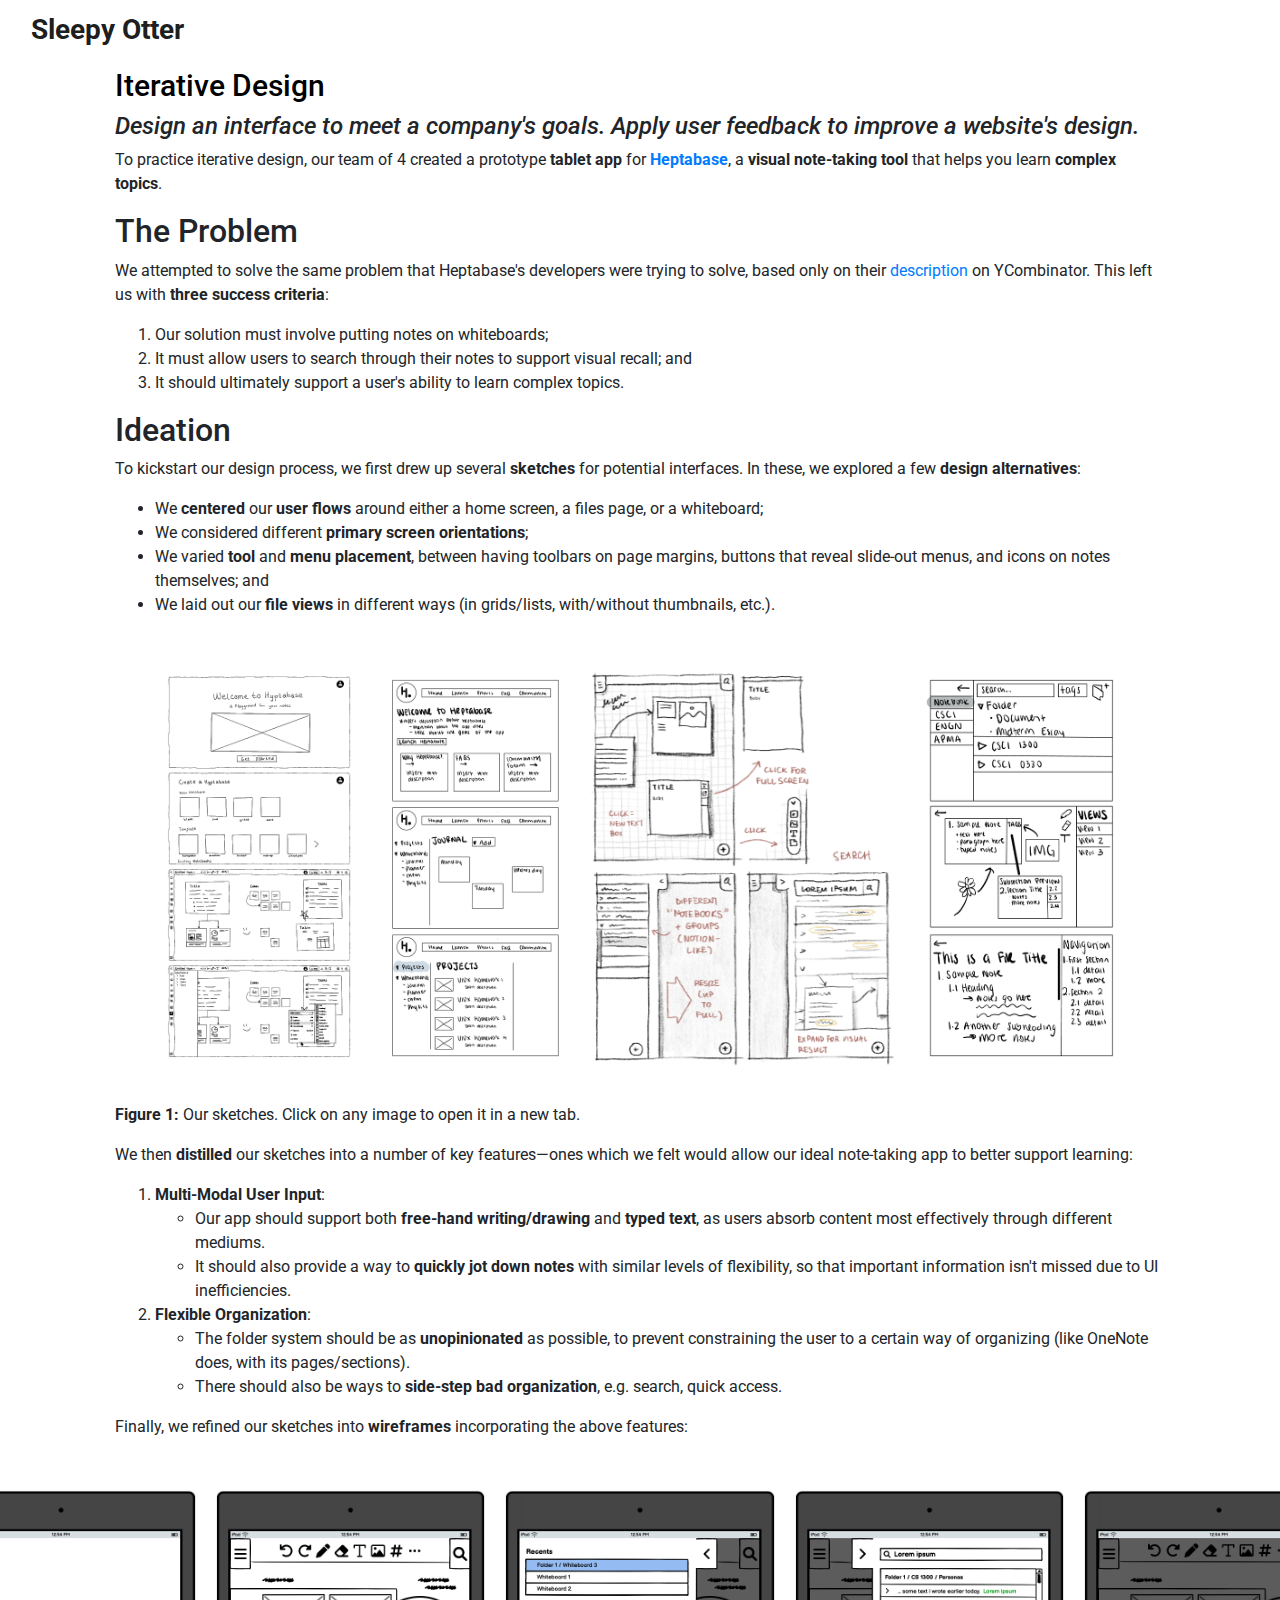
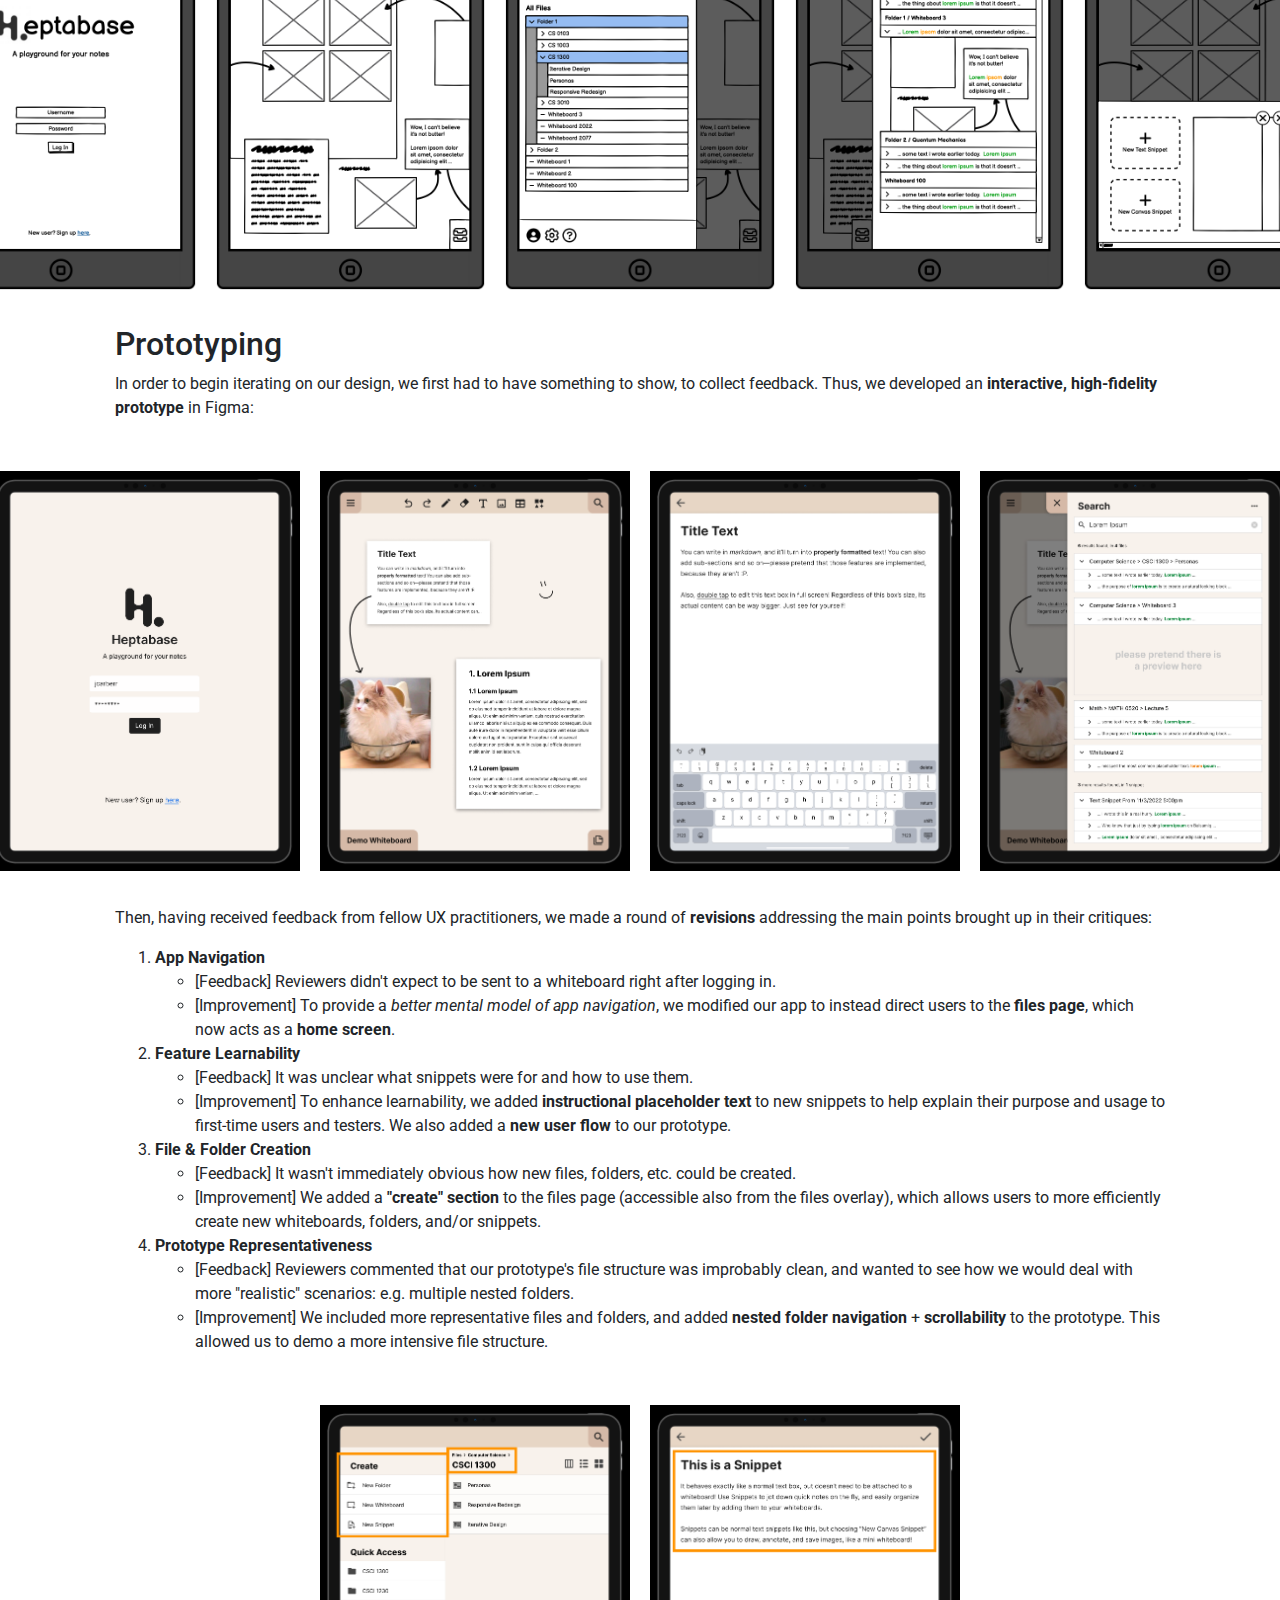
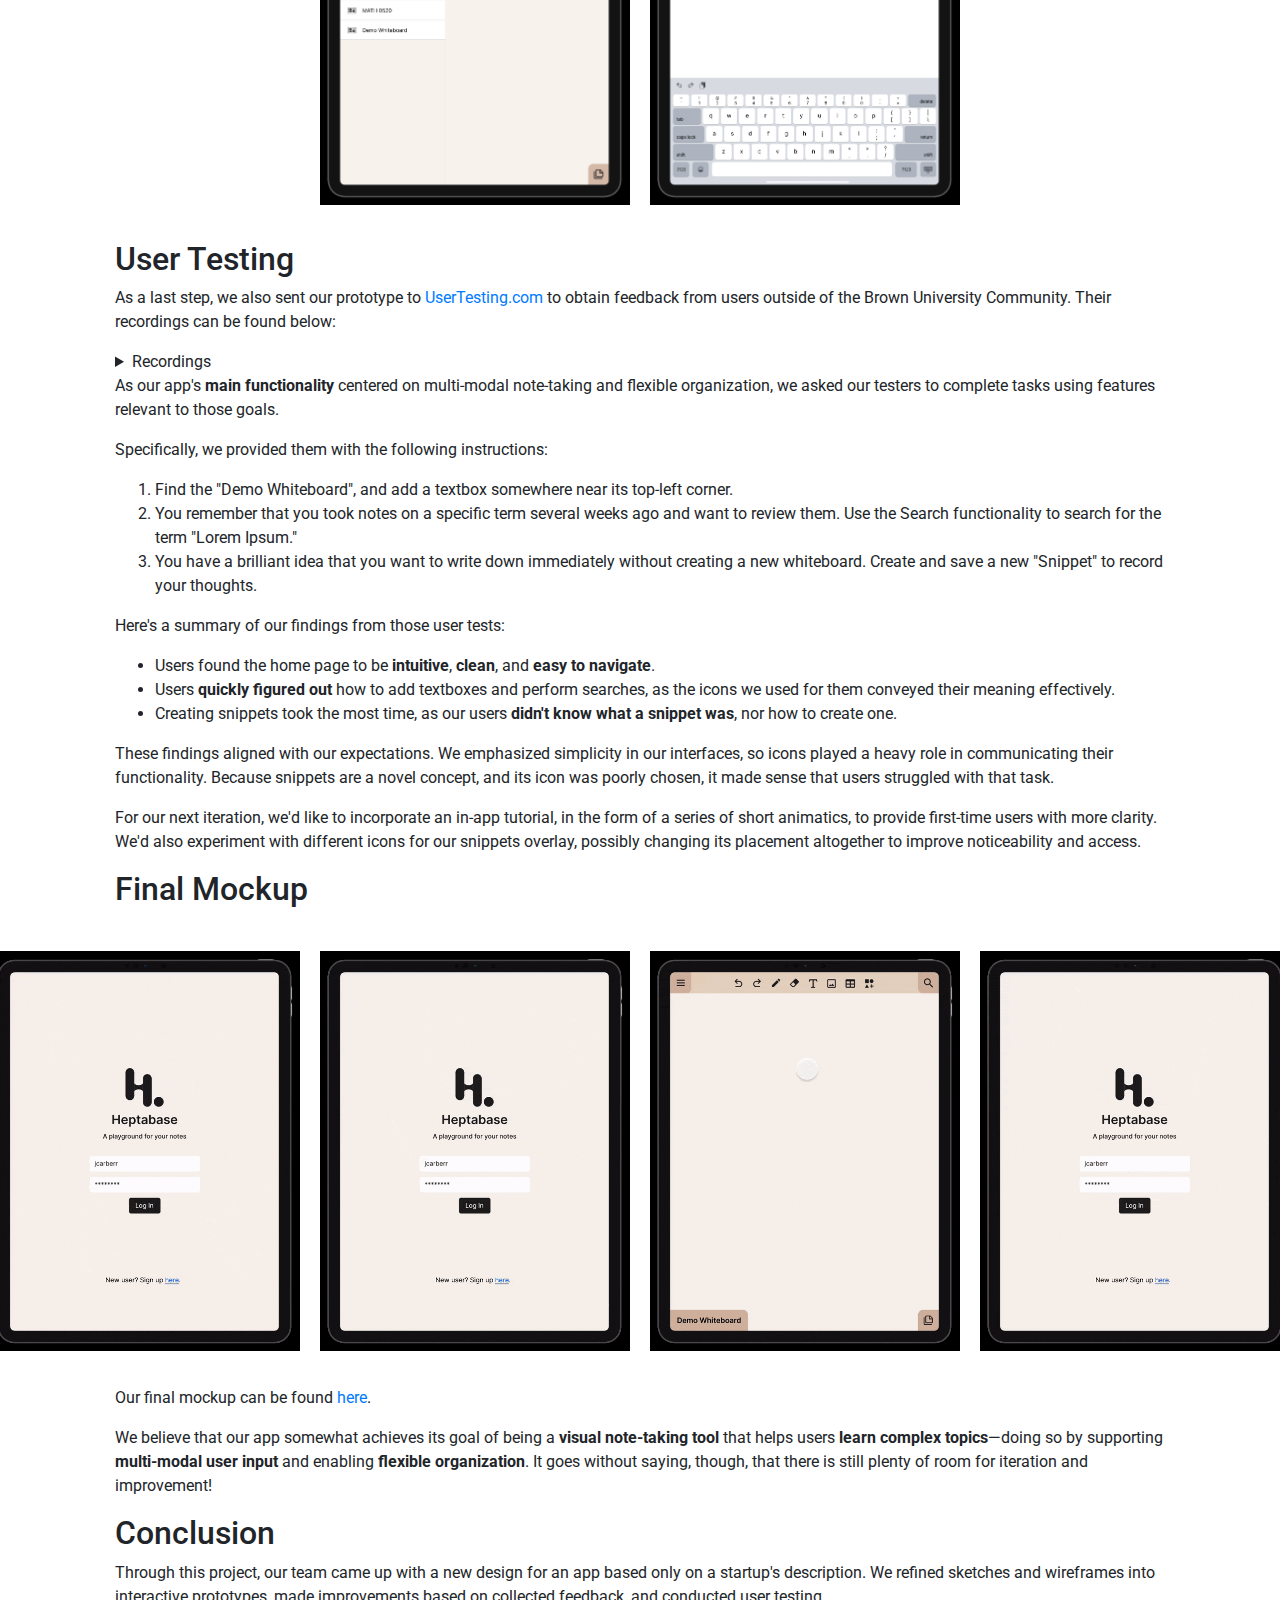
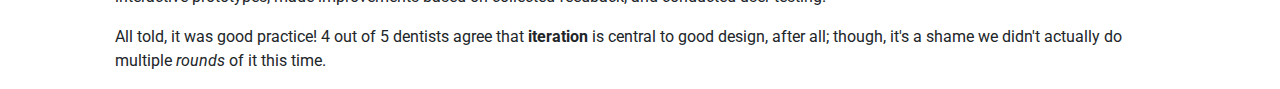
==== index.html @ d7cdc6e4 "Add files via upload" ====
<!DOCTYPE html>
<html lang="en">
<head>
 
    <link rel="stylesheet" href="https://cdn.jsdelivr.net/npm/bootstrap@4.0.0/dist/css/bootstrap.min.css" integrity="sha384-Gn5384xqQ1aoWXA+058RXPxPg6fy4IWvTNh0E263XmFcJlSAwiGgFAW/dAiS6JXm" crossorigin="anonymous">

    <link rel="preconnect" href="https://fonts.googleapis.com">
<link rel="preconnect" href="https://fonts.gstatic.com" crossorigin>
<link href="https://fonts.googleapis.com/css2?family=Roboto:ital,wght@0,400;1,100&display=swap" rel="stylesheet">

    <title>Iterative Design</title>
    
    <!-- import javascript variables and functions -->
    <script src="app.js" defer></script>
    <!-- import CSS styles -->
    <link rel="stylesheet" href="index.css" /> 

</head>

  <body>
    <div id="navigation-bar" class="container-fluid navbar-light">
      <nav class="navbar navbar-expand-md justify-content-between" >
        <a class="navbar-brand" href="https://jennachu.github.io/final-portfolio/"><h3><b>Sleepy Otter</b></h3></a>
          <!-- <button
            class="navbar-toggler"
            type="button"
            data-toggle="collapse"
            data-target="#section-options"
          >
            <span class="navbar-toggler-icon justify-content-between"></span>
          </button>
          <div class="collapse navbar-collapse justify-content-between" id="section-options" float="right">
            <ul class="navbar-nav ml-auto">
              <li class="nav-item">
                <a class="nav-link" href="projects.html">Projects</a>
              </li>
              <li class="nav-item">
                <a class="nav-link" href="projects.html">About</a>
              </li>
            </ul>
          </div> -->
      </nav>
    </div>

    <div class="container-fluid">
      <div id="project-descrip" class="body-text">

        <h1 class="heading">Iterative Design</h1>
        <h4> <em>
          Design an interface to meet a company's goals. Apply user feedback to improve a website's design.
        </em> </h4>
        <p>
            To practice iterative design, our team of 4 created a prototype <strong>tablet app</strong> for <a href="https://heptabase.com/" target="_blank" rel="noopener noreferrer"><strong>Heptabase</strong></a>, a <strong>visual note-taking tool</strong> that helps you learn <strong>complex topics</strong>.
        </p>


        <h2>The Problem</h2>
        <p>
            We attempted to solve the same problem that Heptabase&#x27;s developers were trying to solve, based only on their <a href="https://www.ycombinator.com/companies/heptabase" target="_blank" rel="noopener noreferrer">description</a> on YCombinator. This left us with <strong>three success criteria</strong>:
        </p>
        <ol>
            <li>Our solution must involve putting notes on whiteboards;</li>
            <li>It must allow users to search through their notes to support visual recall; and</li>
            <li>It should ultimately support a user&#x27;s ability to learn complex topics.</li>
        </ol>

        <h2>Ideation</h2>
        <p>To kickstart our design process, we first drew up several <strong>sketches</strong> for potential interfaces. In these, we explored a few <strong>design alternatives</strong>:</p>
        <ul>
        <li>We <strong>centered</strong> our <strong>user flows</strong> around either a home screen, a files page, or a whiteboard;</li>
        <li>We considered different <strong>primary screen orientations</strong>;</li>
        <li>We varied <strong>tool</strong> and <strong>menu placement</strong>, between having toolbars on page margins, buttons that reveal slide-out menus, and icons on notes themselves; and</li>
        <li>We laid out our <strong>file views</strong> in different ways (in grids/lists, with/without thumbnails, etc.).</li>
        </ul>

        <!-- <div class="interface">
            <img class="gallery-item" src="./assets/interface.png" alt="Interface for using the printer. Most frequently used buttons are the card swipe, the mouse, and the print button on the monitor." width="800">
        </div> -->

        <div class="image-wrapper">
            <div class="image-pad"><img src="sketch-1.png" alt="TODO" height="400px"></div>
            <div class="image-pad"> <img src="sketch-2.png" alt="TODO" height="400px"></div>
            <div class="image-pad"><img src="sketch-3.png" alt="TODO" height="400px"></div>
            <div class="image-pad"><img src="sketch-4.png" alt="TODO" height="400px"></div>
        </div>

<p><strong>Figure 1:</strong> Our sketches. Click on any image to open it in a new tab.</p></figcaption></figure>

<p>We then <strong>distilled</strong> our sketches into a number of key features—ones which we felt would allow our ideal note-taking app to better support learning:</p>
<ol>
<li><strong>Multi-Modal User Input</strong>:<!-- -->
<ul>
<li>Our app should support both <strong>free-hand writing/drawing</strong> and <strong>typed text</strong>, as users absorb content most effectively through different mediums.</li>
<li>It should also provide a way to <strong>quickly jot down notes</strong> with similar levels of flexibility, so that important information isn&#x27;t missed due to UI inefficiencies.</li>
</ul>
</li>
<li><strong>Flexible Organization</strong>:<!-- -->
<ul>
<li>The folder system should be as <strong>unopinionated</strong> as possible, to prevent constraining the user to a certain way of organizing (like OneNote does, with its pages/sections).</li>
<li>There should also be ways to <strong>side-step bad organization</strong>, e.g. search, quick access.</li>
</ul>
</li>
</ol>
<p>Finally, we refined our sketches into <strong>wireframes</strong> incorporating the above features:</p>

<div class="image-wrapper">
    <div class="image-pad"><img src="wireframe-login.png" alt="TODO" height="400px"></div>
    <div class="image-pad"><img src="wireframe-main.png" alt="TODO" height="400px"></div>
    <div class="image-pad"><img src="wireframe-files.png" alt="TODO" height="400px"></div>
    <div class="image-pad"><img src="wireframe-search.png" alt="TODO" height="400px"></div>
    <div class="image-pad"><img src="wireframe-napkin.png" alt="TODO" height="400px"></div>
</div>

<h2>Prototyping</h2>
<p>In order to begin iterating on our design, we first had to have something to show, to collect feedback. Thus, we developed an <strong>interactive, high-fidelity prototype</strong> in Figma:</p>
<div class="image-wrapper">
    <div class="image-pad"> <img src="prototype-initial-login.png" alt="TODO" height="400px"></div>
    <div class="image-pad"><img src="prototype-initial-whiteboard.png" alt="TODO" height="400px"></div>
    <div class="image-pad"><img src="prototype-initial-textedit.png" alt="TODO" height="400px"></div>
    <div class="image-pad"><img src="prototype-initial-search.png" alt="TODO" height="400px"></div>
</div>

<p>Then, having received feedback from fellow UX practitioners, we made a round of <strong>revisions</strong> addressing the main points brought up in their critiques:</p>
<ol>
<li><strong>App Navigation</strong>
<ul>
<li>[Feedback] Reviewers didn&#x27;t expect to be sent to a whiteboard right after logging in.</li>
<li>[Improvement] To provide a <em>better mental model of app navigation</em>, we modified our app to instead direct users to the <strong>files page</strong>, which now acts as a <strong>home screen</strong>.</li>
</ul>
</li>
<li><strong>Feature Learnability</strong>
<ul>
<li>[Feedback] It was unclear what snippets were for and how to use them.</li>
<li>[Improvement] To enhance learnability, we added <strong>instructional placeholder text</strong> to new snippets to help explain their purpose and usage to first-time users and testers. We also added a <strong>new user flow</strong> to our prototype.</li>
</ul>
</li>
<li><strong>File &amp; Folder Creation</strong>
<ul>
<li>[Feedback] It wasn&#x27;t immediately obvious how new files, folders, etc. could be created.</li>
<li>[Improvement] We added a <strong>&quot;create&quot; section</strong> to the files page (accessible also from the files overlay), which allows users to more efficiently create new whiteboards, folders, and/or snippets.</li>
</ul>
</li>
<li><strong>Prototype Representativeness</strong>
<ul>
<li>[Feedback] Reviewers commented that our prototype&#x27;s file structure was improbably clean, and wanted to see how we would deal with more &quot;realistic&quot; scenarios: e.g. multiple nested folders.</li>
<li>[Improvement] We included more representative files and folders, and added <strong>nested folder navigation</strong> + <strong>scrollability</strong> to the prototype. This allowed us to demo a more intensive file structure.</li>
</ul>
</li>
</ol>
<div class="image-wrapper">
    <div class="image-pad"><img src="prototype-improved-home.png" alt="TODO" height="400px"></div>
    <div class="image-pad"><img src="prototype-improved-snippet.png" alt="TODO" height="400px"></div>
</div>
<h2>User Testing</h2>
<p>As a last step, we also sent our prototype to <a href="https://usertesting.com" target="_blank" rel="noopener noreferrer">UserTesting.com</a> to obtain feedback from users outside of the Brown University Community. Their recordings can be found below:</p>
<details><summary>Recordings</summary><ul>
<li><a href="https://app.usertesting.com/v/8ac2d78a-ccea-4c51-8e0a-7e9f0b905422?encrypted_video_handle=baba58db-d6d1-4d21-af1c-b63fddc98d6c#!/tasks&amp;shared_via=link" target="_blank" rel="noopener noreferrer">User 1</a></li>
<li><a href="https://app.usertesting.com/v/77bae5ed-7738-459c-89b6-30a0947603ae?encrypted_video_handle=5203ce27-3ffc-4f36-9898-cab8daffb2f5#!/tasks&amp;shared_via=link" target="_blank" rel="noopener noreferrer">User 2</a></li>
<li><a href="https://app.usertesting.com/v/4147a9b7-c316-4055-ae8f-eac2792a7a10?encrypted_video_handle=e1e142ce-0e0a-420c-827c-063238b1c26d#!/tasks&amp;shared_via=link" target="_blank" rel="noopener noreferrer">User 3</a></li>
</ul></details>
<p>As our app&#x27;s <strong>main functionality</strong> centered on multi-modal note-taking and flexible organization, we asked our testers to complete tasks using features relevant to those goals.</p>
<p>Specifically, we provided them with the following instructions:</p>
<blockquote>
<ol>
<li>Find the &quot;Demo Whiteboard&quot;, and add a textbox somewhere near its top-left corner.</li>
<li>You remember that you took notes on a specific term several weeks ago and want to review them. Use the Search functionality to search for the term &quot;Lorem Ipsum.&quot;</li>
<li>You have a brilliant idea that you want to write down immediately without creating a new whiteboard. Create and save a new &quot;Snippet&quot; to record your thoughts.</li>
</ol>
</blockquote>
<p>Here&#x27;s a summary of our findings from those user tests:</p>
<ul>
<li>Users found the home page to be <strong>intuitive</strong>, <strong>clean</strong>, and <strong>easy to navigate</strong>.</li>
<li>Users <strong>quickly figured out</strong> how to add textboxes and perform searches, as the icons we used for them conveyed their meaning effectively.</li>
<li>Creating snippets took the most time, as our users <strong>didn&#x27;t know what a snippet was</strong>, nor how to create one.</li>
</ul>
<p>These findings aligned with our expectations. We emphasized simplicity in our interfaces, so icons played a heavy role in communicating their functionality. Because snippets are a novel concept, and its icon was poorly chosen, it made sense that users struggled with that task.</p>
<p>For our next iteration, we&#x27;d like to incorporate an in-app tutorial, in the form of a series of short animatics, to provide first-time users with more clarity. We&#x27;d also experiment with different icons for our snippets overlay, possibly changing its placement altogether to improve noticeability and access.</p>
<h2>Final Mockup</h2>
<div class="image-wrapper">
    <div class="image-pad"><img src="flow-navigate.gif" alt="TODO" height="400px"></div>
    <div class="image-pad"><img src="flow-search.gif" alt="TODO" height="400px"></div>
    <div class="image-pad"><img src="flow-whiteboard.gif" alt="TODO" height="400px"></div>
    <div class="image-pad"><img src="flow-snippet.gif" alt="TODO" height="400px"></div>
</div>
<p>Our final mockup can be found <a href="https://www.figma.com/proto/8aMkwjf3cH4HnFvhJfVHml/Iterative-Design?scaling=scale-down&amp;page-id=0%3A1&amp;node-id=115%3A2&amp;starting-point-node-id=115%3A2" target="_blank" rel="noopener noreferrer">here</a>.</p>
<p>We believe that our app somewhat achieves its goal of being a <strong>visual note-taking tool</strong> that helps users <strong>learn complex topics</strong>—doing so by supporting <strong>multi-modal user input</strong> and enabling <strong>flexible organization</strong>. It goes without saying, though, that there is still plenty of room for iteration and improvement!</p>
<h2>Conclusion</h2>
<p>Through this project, our team came up with a new design for an app based only on a startup&#x27;s description. We refined sketches and wireframes into interactive prototypes, made improvements based on collected feedback, and conducted user testing.</p>
<p>All told, it was good practice! 4 out of 5 dentists agree that <strong>iteration</strong> is central to good design, after all; though, it&#x27;s a shame we didn&#x27;t actually do multiple <em>rounds</em> of it this time.</p>

      </div>
    </div>
  </body>
</html>
---- index.css ----
/* p {font-family: 'Roboto', sans-serif; }
li {font-family: 'Roboto', sans-serif; }
ol {font-family: 'Roboto', sans-serif; }
h2 {font-family: 'Roboto', sans-serif;}
h1 {font-family: Roboto; }
h4 {font-family: 'Roboto', sans-serif;} */

.image-wrapper{
    display: flex;
    flex-direction: row;
    padding: 25px 0px 25px 0px;
    align-items: center;
    justify-content: center;
}

.image-pad{
    padding: 10px;
}

.container{
    /* display: flex;
    flex: 1;
    overflow: auto;
    flex-direction: row; */
    position: relative;
    padding: 0px;
    width: 100%;
  }

.project-descrip {
    display: flex;
    justify-content: center;
  }

.heading{
  color:black;
  font-size:30px;
}

.container{
  display: flex;
  flex: 1;
  overflow: auto;
  flex-direction: row;
  position: relative;
  padding: 15px;

}

.body-text{
  padding-right: 100px;
  padding-left: 100px;
}

.heading-text{
  display: flex;
  flex: 1;
  overflow: auto;
  flex-direction: row;
  position: relative;
  padding: 15px;
}
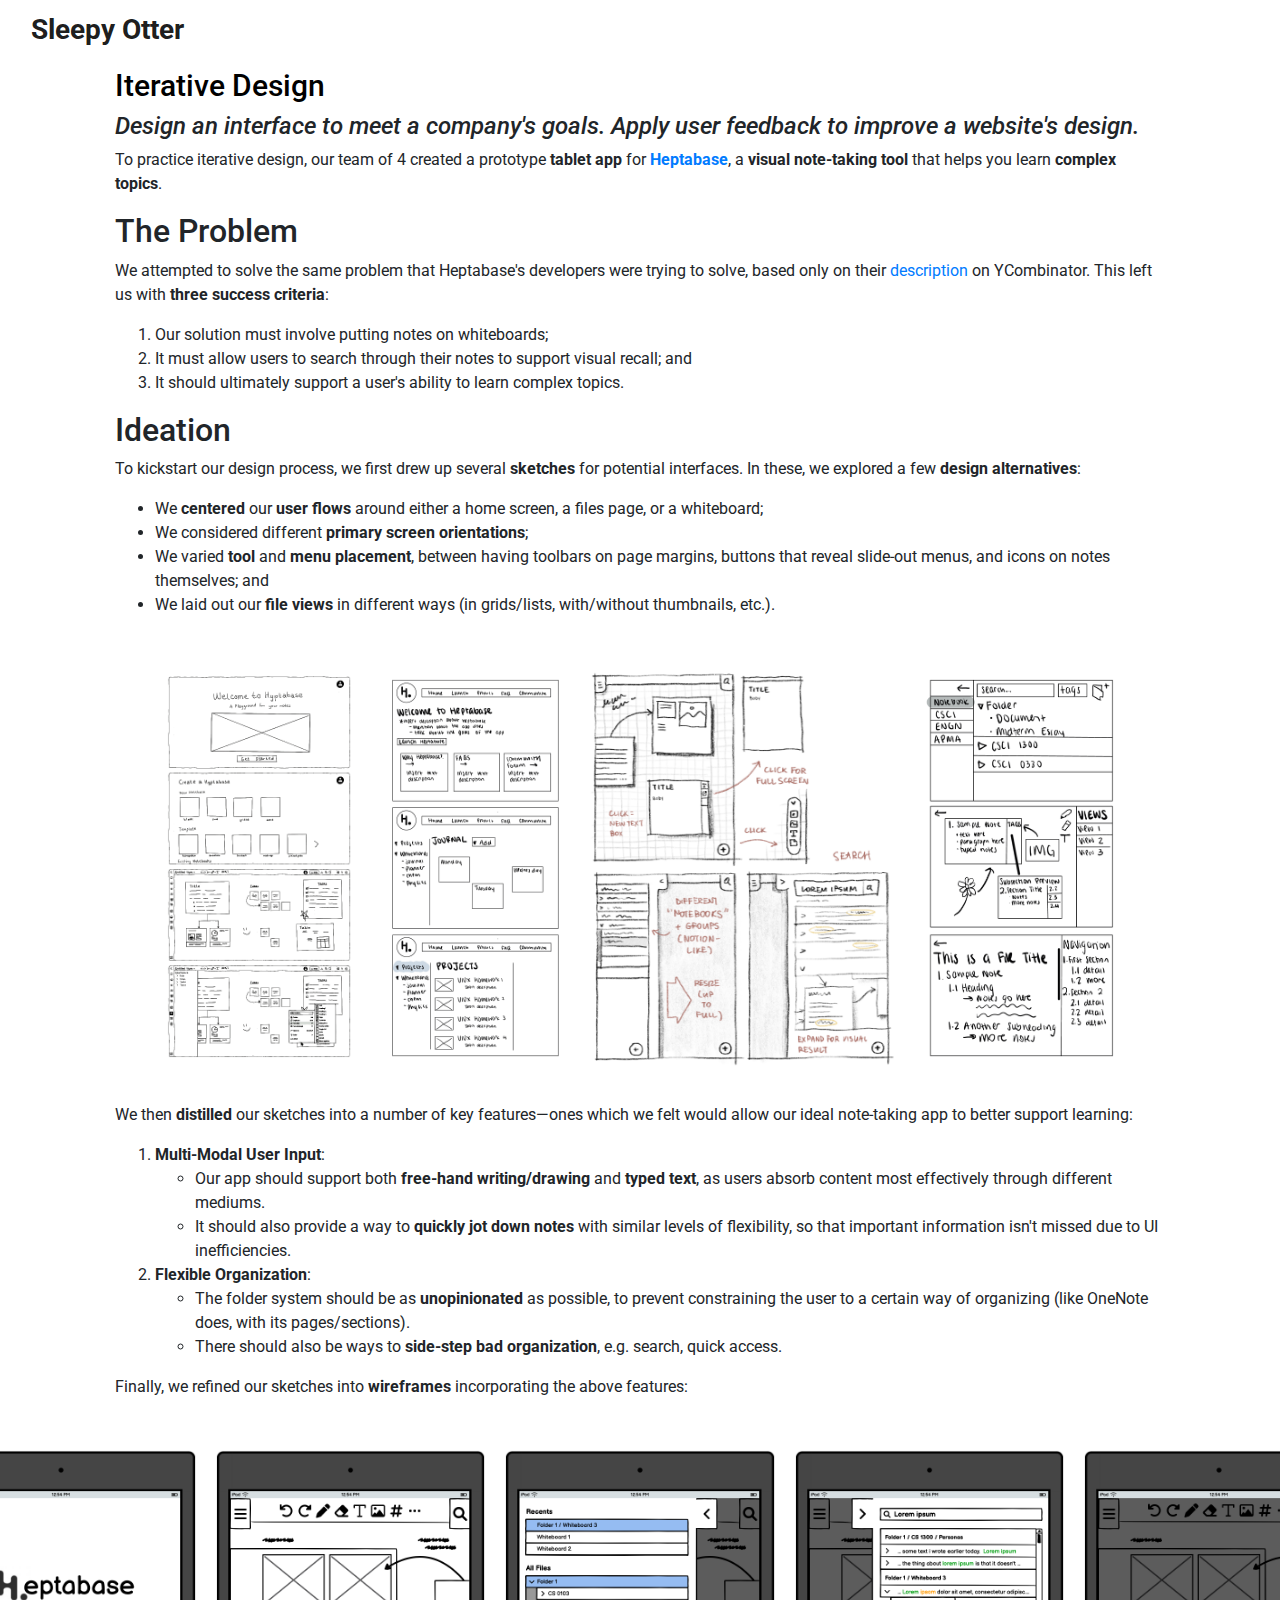
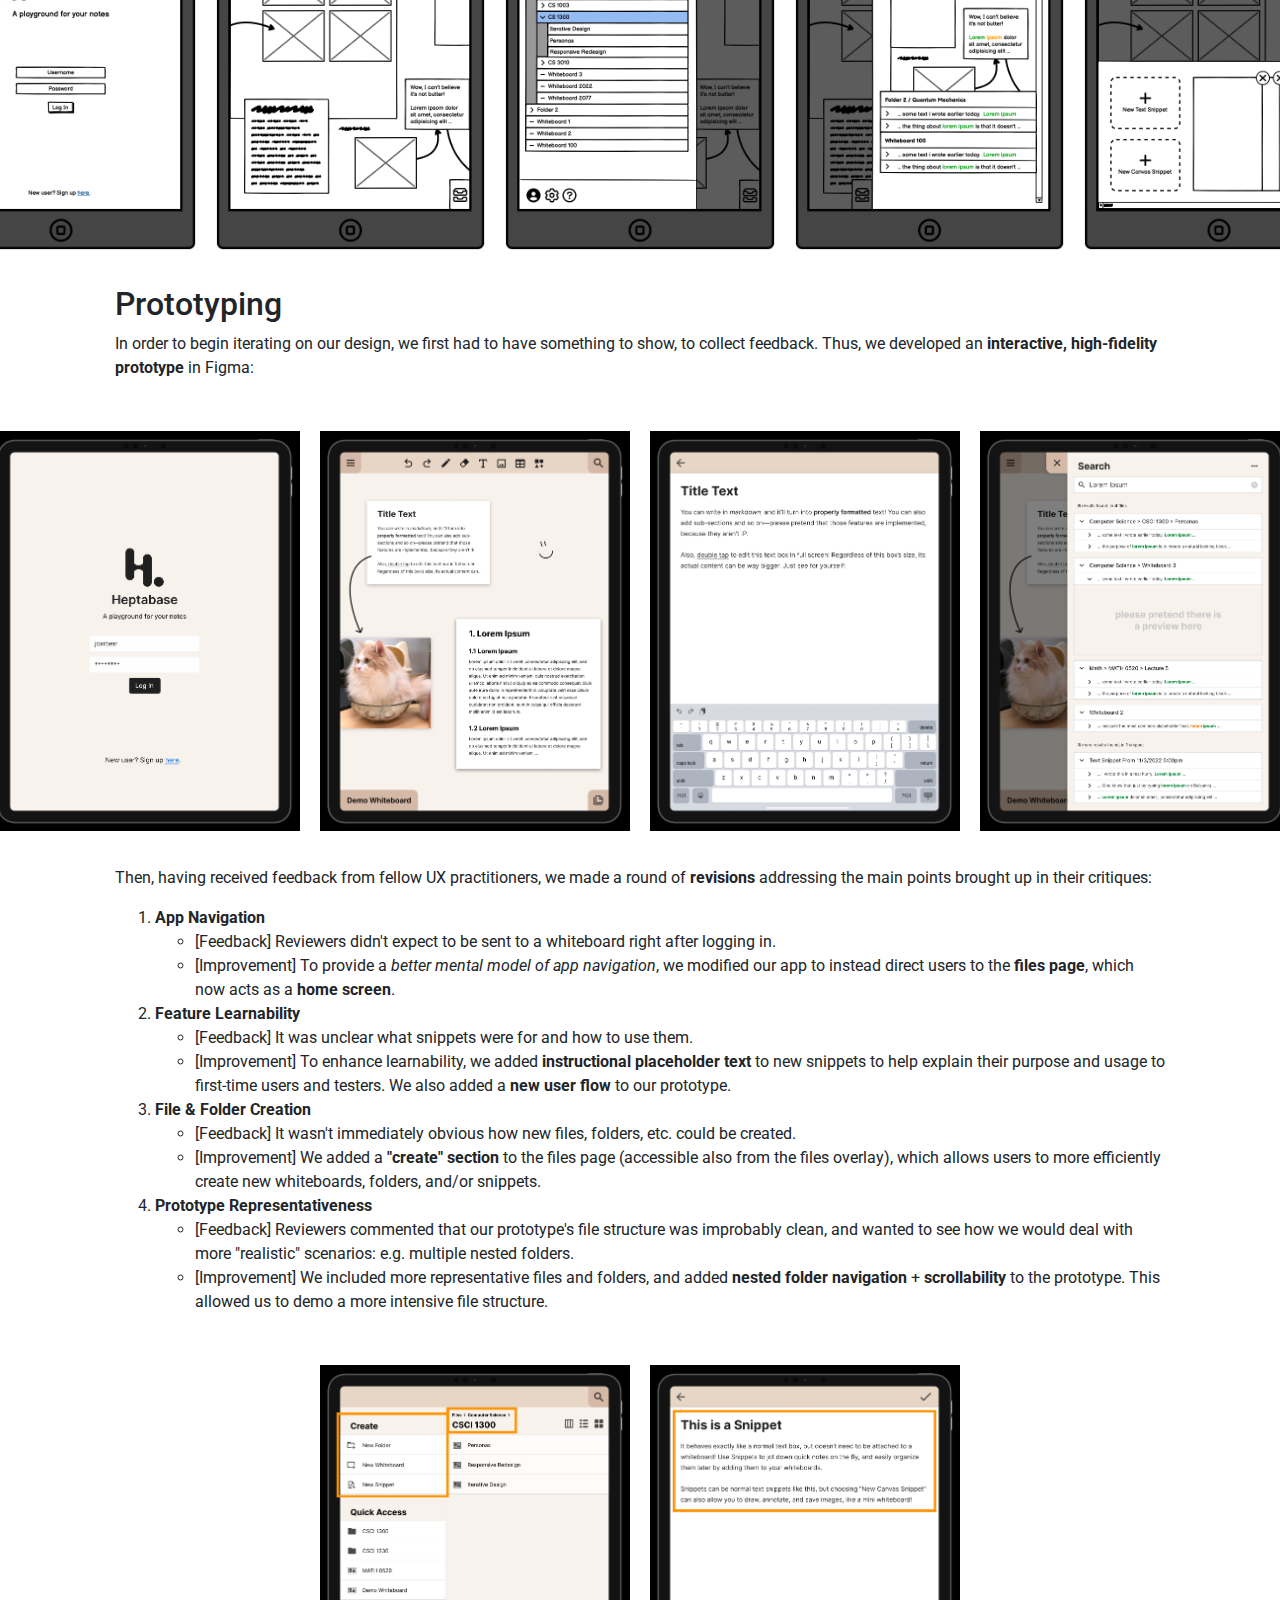
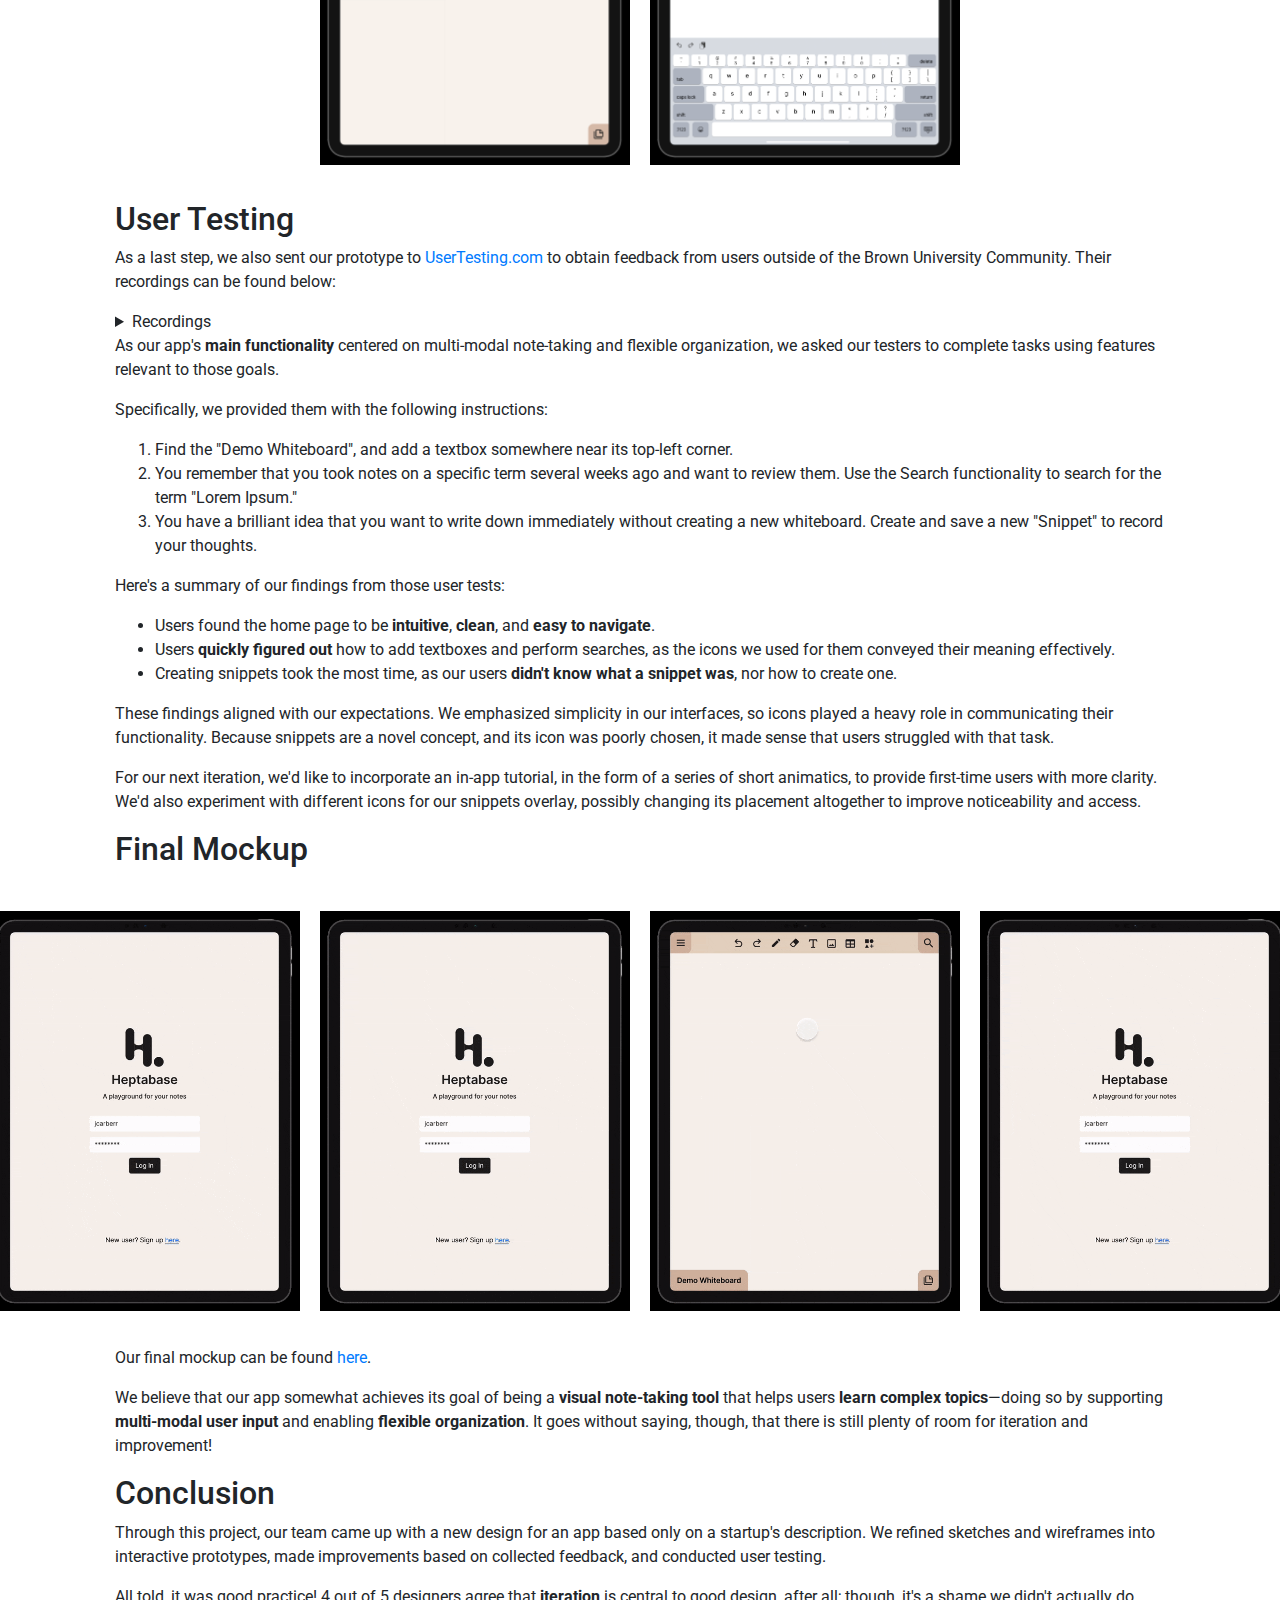
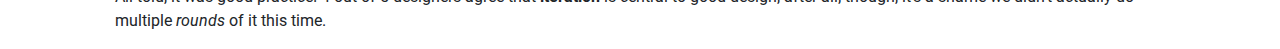
==== commit 4f445d65: "Add files via upload" ====
--- a/index.html
+++ b/index.html
@@ -14,7 +14,6 @@
     <script src="app.js" defer></script>
     <!-- import CSS styles -->
     <link rel="stylesheet" href="index.css" /> 
-
 </head>
 
   <body>
@@ -84,8 +83,6 @@
             <div class="image-pad"><img src="sketch-4.png" alt="TODO" height="400px"></div>
         </div>
 
-<p><strong>Figure 1:</strong> Our sketches. Click on any image to open it in a new tab.</p></figcaption></figure>
-
 <p>We then <strong>distilled</strong> our sketches into a number of key features—ones which we felt would allow our ideal note-taking app to better support learning:</p>
 <ol>
 <li><strong>Multi-Modal User Input</strong>:<!-- -->
@@ -151,6 +148,7 @@
     <div class="image-pad"><img src="prototype-improved-home.png" alt="TODO" height="400px"></div>
     <div class="image-pad"><img src="prototype-improved-snippet.png" alt="TODO" height="400px"></div>
 </div>
+
 <h2>User Testing</h2>
 <p>As a last step, we also sent our prototype to <a href="https://usertesting.com" target="_blank" rel="noopener noreferrer">UserTesting.com</a> to obtain feedback from users outside of the Brown University Community. Their recordings can be found below:</p>
 <details><summary>Recordings</summary><ul>
@@ -186,7 +184,7 @@
 <p>We believe that our app somewhat achieves its goal of being a <strong>visual note-taking tool</strong> that helps users <strong>learn complex topics</strong>—doing so by supporting <strong>multi-modal user input</strong> and enabling <strong>flexible organization</strong>. It goes without saying, though, that there is still plenty of room for iteration and improvement!</p>
 <h2>Conclusion</h2>
 <p>Through this project, our team came up with a new design for an app based only on a startup&#x27;s description. We refined sketches and wireframes into interactive prototypes, made improvements based on collected feedback, and conducted user testing.</p>
-<p>All told, it was good practice! 4 out of 5 dentists agree that <strong>iteration</strong> is central to good design, after all; though, it&#x27;s a shame we didn&#x27;t actually do multiple <em>rounds</em> of it this time.</p>
+<p>All told, it was good practice! 4 out of 5 designers agree that <strong>iteration</strong> is central to good design, after all; though, it&#x27;s a shame we didn&#x27;t actually do multiple <em>rounds</em> of it this time.</p>
 
       </div>
     </div>
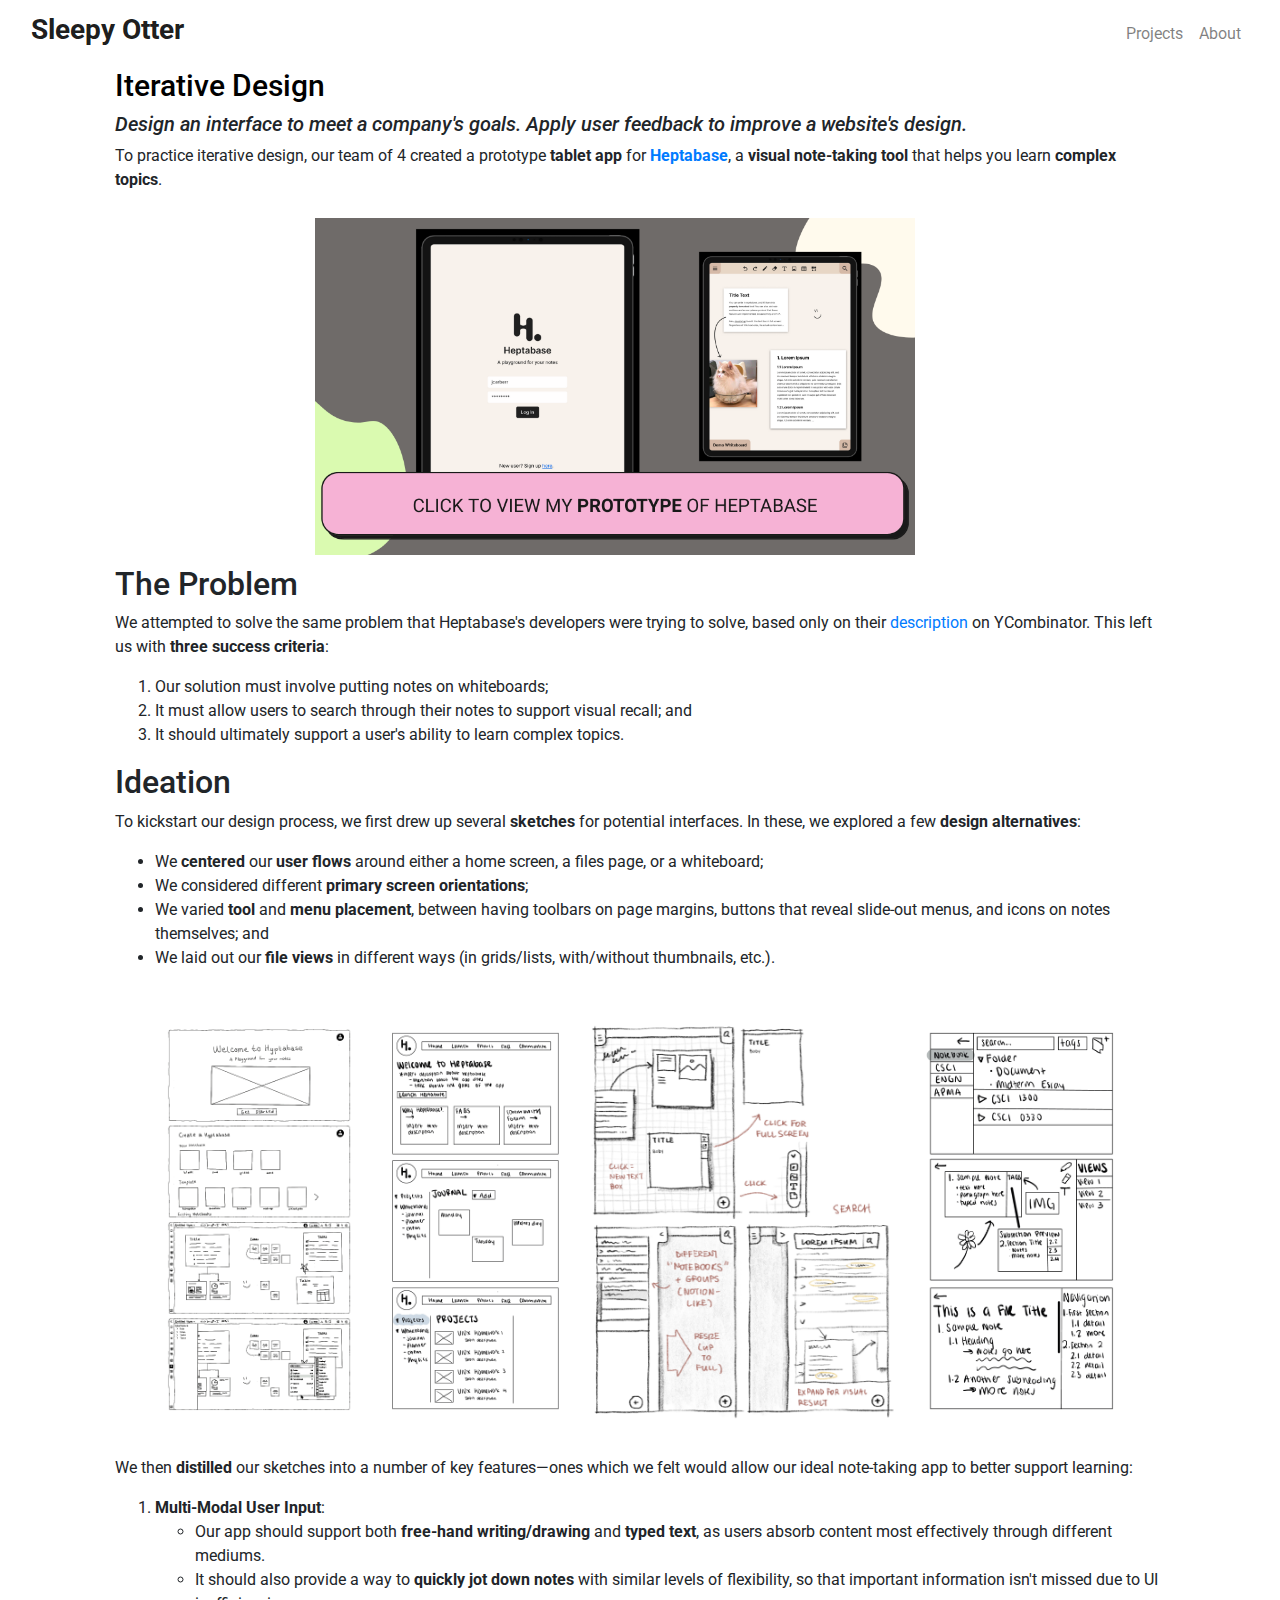
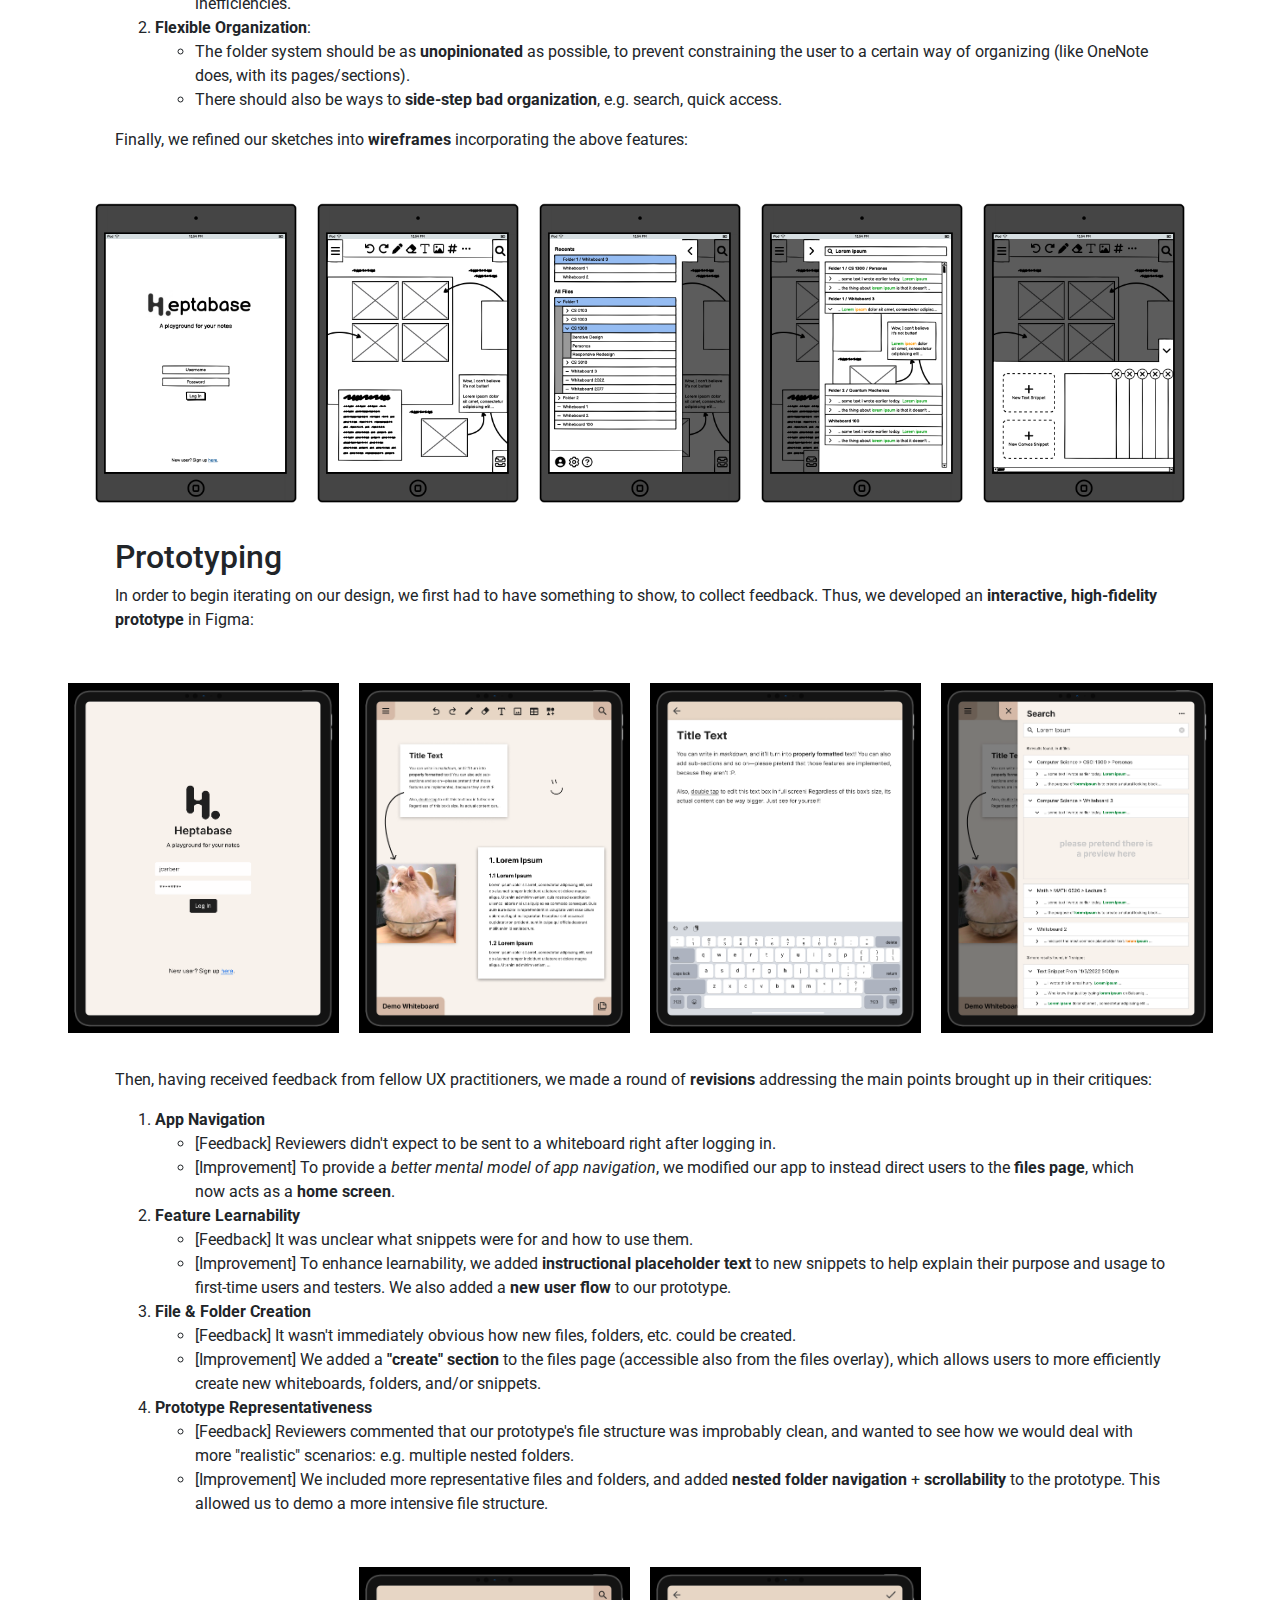
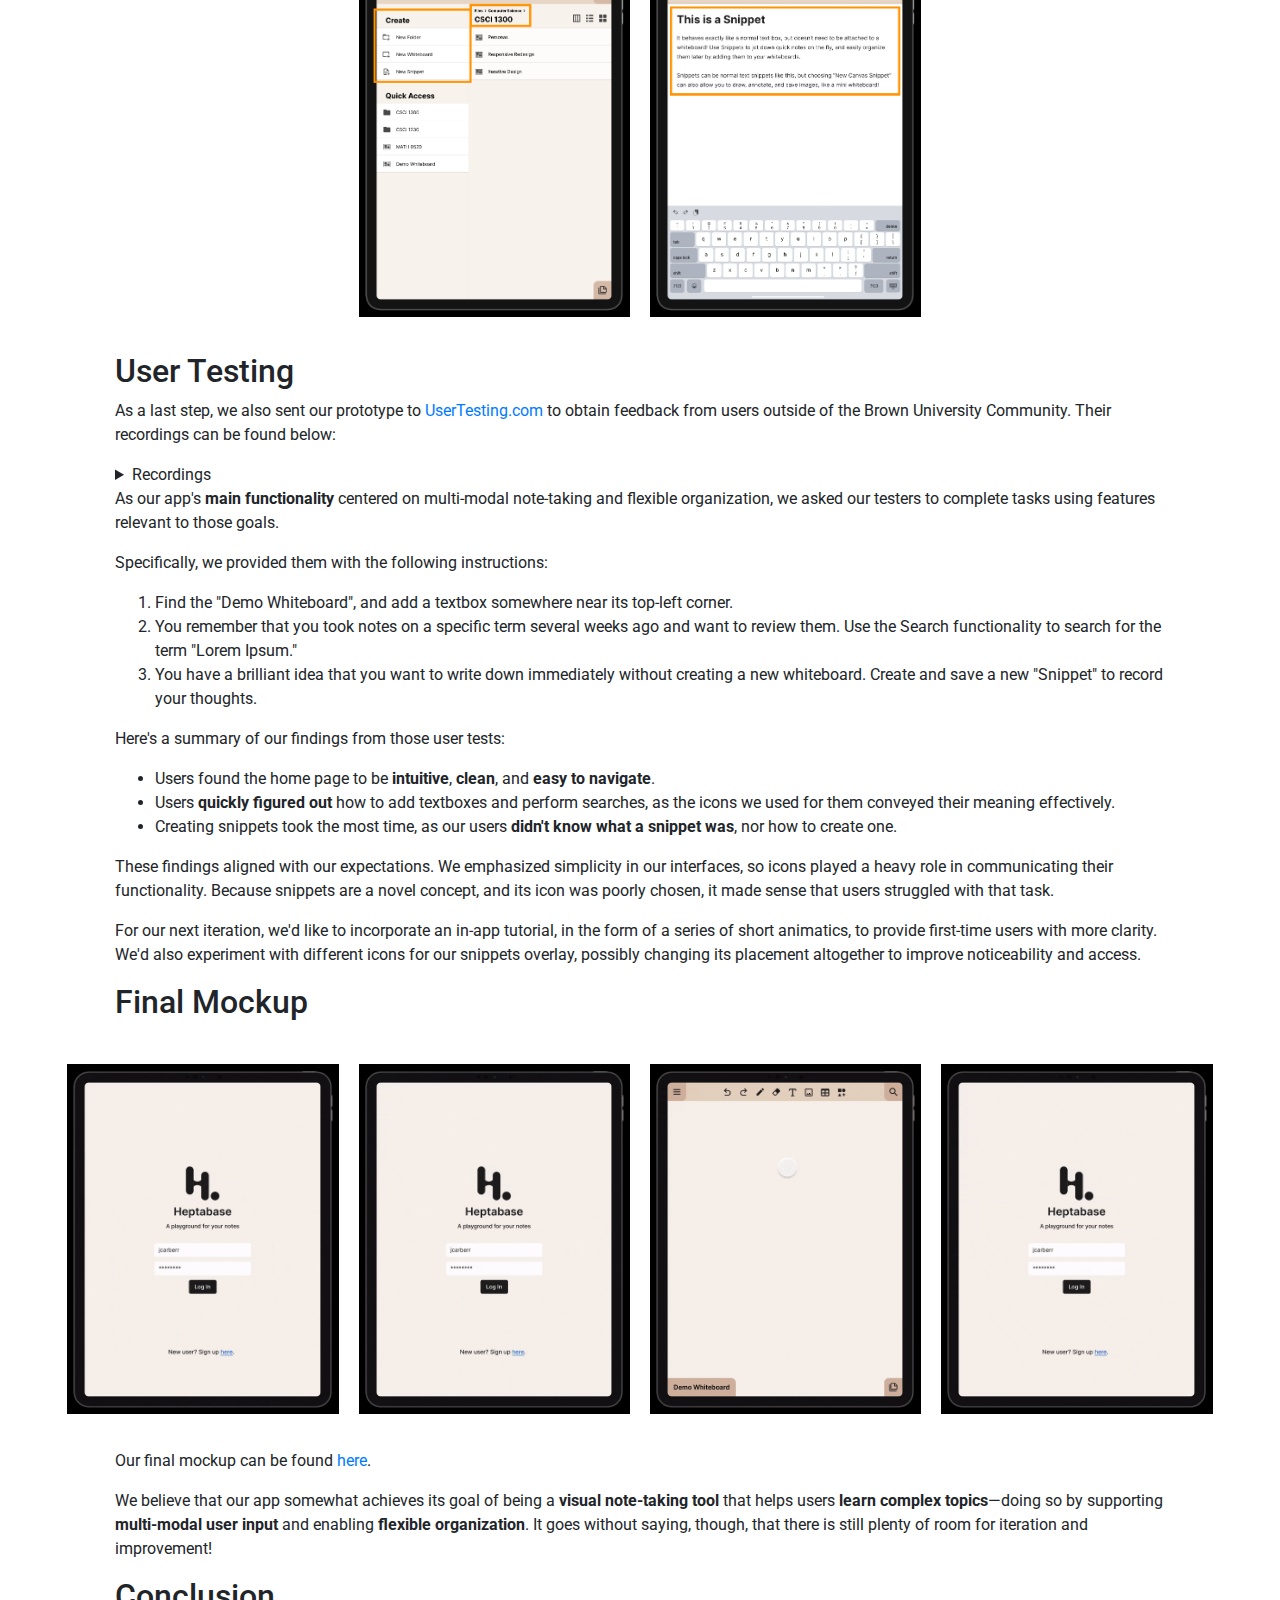
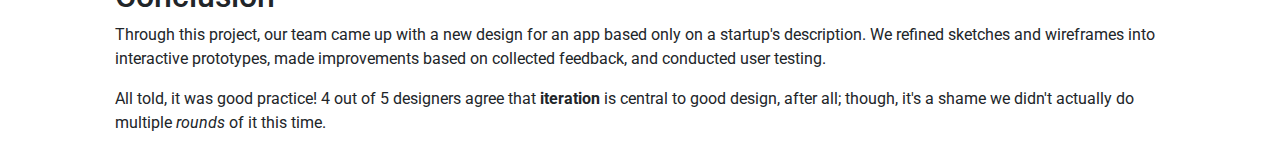
==== commit 6bc2556b: "Add files via upload" ====
--- a/index.html
+++ b/index.html
@@ -19,8 +19,8 @@
   <body>
     <div id="navigation-bar" class="container-fluid navbar-light">
       <nav class="navbar navbar-expand-md justify-content-between" >
-        <a class="navbar-brand" href="https://jennachu.github.io/final-portfolio/"><h3><b>Sleepy Otter</b></h3></a>
-          <!-- <button
+        <a class="navbar-brand" href="https://sleepyotter123.github.io/final-portfolio/"><h3><b>Sleepy Otter</b></h3></a>
+          <button
             class="navbar-toggler"
             type="button"
             data-toggle="collapse"
@@ -31,13 +31,13 @@
           <div class="collapse navbar-collapse justify-content-between" id="section-options" float="right">
             <ul class="navbar-nav ml-auto">
               <li class="nav-item">
-                <a class="nav-link" href="projects.html">Projects</a>
+                <a class="nav-link" href="index.html">Projects</a>
               </li>
               <li class="nav-item">
-                <a class="nav-link" href="projects.html">About</a>
+                <a class="nav-link" href="about.html">About</a>
               </li>
             </ul>
-          </div> -->
+          </div>
       </nav>
     </div>
 
@@ -45,12 +45,24 @@
       <div id="project-descrip" class="body-text">
 
         <h1 class="heading">Iterative Design</h1>
-        <h4> <em>
+        <h4 style="font-size: 20px"> <em>
           Design an interface to meet a company's goals. Apply user feedback to improve a website's design.
         </em> </h4>
         <p>
             To practice iterative design, our team of 4 created a prototype <strong>tablet app</strong> for <a href="https://heptabase.com/" target="_blank" rel="noopener noreferrer"><strong>Heptabase</strong></a>, a <strong>visual note-taking tool</strong> that helps you learn <strong>complex topics</strong>.
         </p>
+
+        <div class="website-buttons">
+          <div class="col-md-8">
+            <a href="https://www.figma.com/proto/8aMkwjf3cH4HnFvhJfVHml/Iterative-Design?scaling=scale-down&page-id=0%3A1&node-id=115%3A2&starting-point-node-id=115%3A2">
+              <div class="button-image">
+                <div class="zoom">
+                  <img src="figma-prototype.png" class="img-fluid" width="600px"/>
+                </div>
+              </div>
+            </a>
+          </div>
+        </div>
 
 
         <h2>The Problem</h2>
@@ -101,20 +113,20 @@
 <p>Finally, we refined our sketches into <strong>wireframes</strong> incorporating the above features:</p>
 
 <div class="image-wrapper">
-    <div class="image-pad"><img src="wireframe-login.png" alt="TODO" height="400px"></div>
-    <div class="image-pad"><img src="wireframe-main.png" alt="TODO" height="400px"></div>
-    <div class="image-pad"><img src="wireframe-files.png" alt="TODO" height="400px"></div>
-    <div class="image-pad"><img src="wireframe-search.png" alt="TODO" height="400px"></div>
-    <div class="image-pad"><img src="wireframe-napkin.png" alt="TODO" height="400px"></div>
+    <div class="image-pad"><img src="wireframe-login.png" alt="TODO" height="300px"></div>
+    <div class="image-pad"><img src="wireframe-main.png" alt="TODO" height="300px"></div>
+    <div class="image-pad"><img src="wireframe-files.png" alt="TODO" height="300px"></div>
+    <div class="image-pad"><img src="wireframe-search.png" alt="TODO" height="300px"></div>
+    <div class="image-pad"><img src="wireframe-napkin.png" alt="TODO" height="300px"></div>
 </div>
 
 <h2>Prototyping</h2>
 <p>In order to begin iterating on our design, we first had to have something to show, to collect feedback. Thus, we developed an <strong>interactive, high-fidelity prototype</strong> in Figma:</p>
 <div class="image-wrapper">
-    <div class="image-pad"> <img src="prototype-initial-login.png" alt="TODO" height="400px"></div>
-    <div class="image-pad"><img src="prototype-initial-whiteboard.png" alt="TODO" height="400px"></div>
-    <div class="image-pad"><img src="prototype-initial-textedit.png" alt="TODO" height="400px"></div>
-    <div class="image-pad"><img src="prototype-initial-search.png" alt="TODO" height="400px"></div>
+    <div class="image-pad"> <img src="prototype-initial-login.png" alt="TODO" height="350px"></div>
+    <div class="image-pad"><img src="prototype-initial-whiteboard.png" alt="TODO" height="350px"></div>
+    <div class="image-pad"><img src="prototype-initial-textedit.png" alt="TODO" height="350px"></div>
+    <div class="image-pad"><img src="prototype-initial-search.png" alt="TODO" height="350px"></div>
 </div>
 
 <p>Then, having received feedback from fellow UX practitioners, we made a round of <strong>revisions</strong> addressing the main points brought up in their critiques:</p>
@@ -145,8 +157,8 @@
 </li>
 </ol>
 <div class="image-wrapper">
-    <div class="image-pad"><img src="prototype-improved-home.png" alt="TODO" height="400px"></div>
-    <div class="image-pad"><img src="prototype-improved-snippet.png" alt="TODO" height="400px"></div>
+    <div class="image-pad"><img src="prototype-improved-home.png" alt="TODO" height="350px"></div>
+    <div class="image-pad"><img src="prototype-improved-snippet.png" alt="TODO" height="350px"></div>
 </div>
 
 <h2>User Testing</h2>
@@ -175,10 +187,10 @@
 <p>For our next iteration, we&#x27;d like to incorporate an in-app tutorial, in the form of a series of short animatics, to provide first-time users with more clarity. We&#x27;d also experiment with different icons for our snippets overlay, possibly changing its placement altogether to improve noticeability and access.</p>
 <h2>Final Mockup</h2>
 <div class="image-wrapper">
-    <div class="image-pad"><img src="flow-navigate.gif" alt="TODO" height="400px"></div>
-    <div class="image-pad"><img src="flow-search.gif" alt="TODO" height="400px"></div>
-    <div class="image-pad"><img src="flow-whiteboard.gif" alt="TODO" height="400px"></div>
-    <div class="image-pad"><img src="flow-snippet.gif" alt="TODO" height="400px"></div>
+    <div class="image-pad"><img src="flow-navigate.gif" alt="TODO" height="350px"></div>
+    <div class="image-pad"><img src="flow-search.gif" alt="TODO" height="350px"></div>
+    <div class="image-pad"><img src="flow-whiteboard.gif" alt="TODO" height="350px"></div>
+    <div class="image-pad"><img src="flow-snippet.gif" alt="TODO" height="350px"></div>
 </div>
 <p>Our final mockup can be found <a href="https://www.figma.com/proto/8aMkwjf3cH4HnFvhJfVHml/Iterative-Design?scaling=scale-down&amp;page-id=0%3A1&amp;node-id=115%3A2&amp;starting-point-node-id=115%3A2" target="_blank" rel="noopener noreferrer">here</a>.</p>
 <p>We believe that our app somewhat achieves its goal of being a <strong>visual note-taking tool</strong> that helps users <strong>learn complex topics</strong>—doing so by supporting <strong>multi-modal user input</strong> and enabling <strong>flexible organization</strong>. It goes without saying, though, that there is still plenty of room for iteration and improvement!</p>
--- a/index.css
+++ b/index.css
@@ -8,6 +8,7 @@
 .image-wrapper{
     display: flex;
     flex-direction: row;
+    flex-wrap: nowrap;
     padding: 25px 0px 25px 0px;
     align-items: center;
     justify-content: center;
@@ -22,6 +23,7 @@
     flex: 1;
     overflow: auto;
     flex-direction: row; */
+    overflow: auto;
     position: relative;
     padding: 0px;
     width: 100%;
@@ -61,6 +63,24 @@
   padding: 15px;
 }
 
+.zoom{
+  transition: transform .5s;
+  margin: 0 auto;
+}
+
+.zoom:hover {
+  transform: scale(1.1);
+}
+
+.website-buttons{
+  display: flex;
+  justify-content: center;
+}
+
+.button-image{
+  padding: 10px;
+}
+
 
 
 
